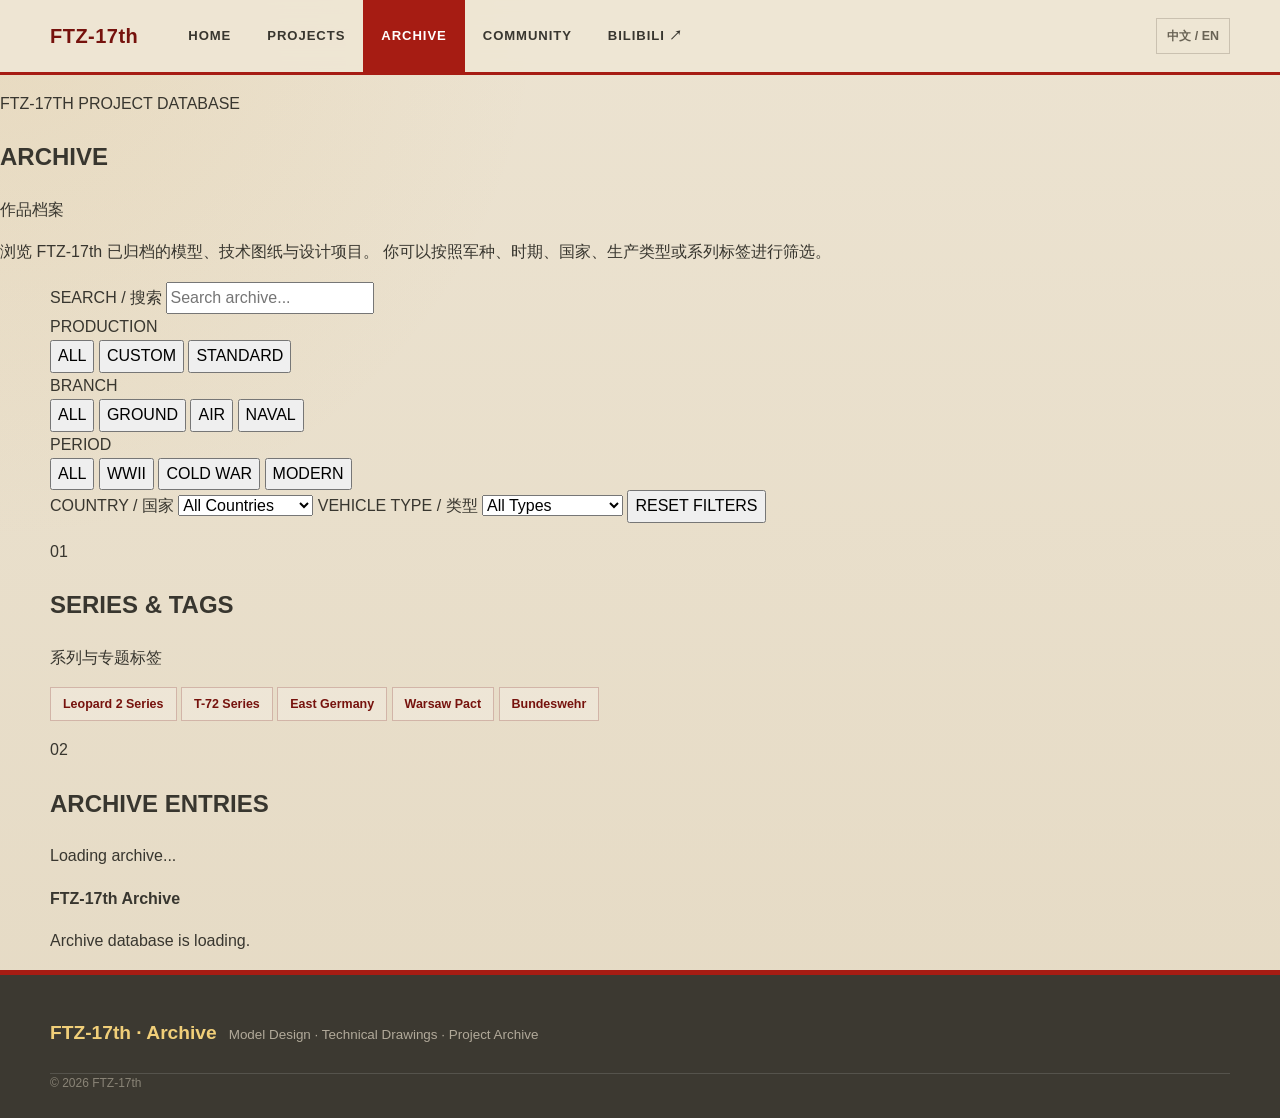
==== archive.html @ 3b248af6 "Add archive.html for FTZ-17th project This file contains the HTML structure for the FTZ-17th project" ====
<!DOCTYPE html>
<html lang="zh-CN">
<head>
  <meta charset="UTF-8">
  <meta name="viewport" content="width=device-width, initial-scale=1.0">

  <title>FTZ-17th · Archive</title>

  <meta
    name="description"
    content="FTZ-17th project archive."
  >

  <link rel="stylesheet" href="css/global.css">
  <link rel="stylesheet" href="css/archive.css">

  <script src="js/common.js" defer></script>
  <script src="js/archive.js" defer></script>
</head>

<body>

  <header class="site-header">

    <div class="header-inner">

      <a class="site-brand" href="index.html">
        <span class="brand-name">FTZ-17th</span>
      </a>

      <nav class="main-nav" aria-label="Main navigation">

        <a class="nav-link" href="index.html">
          HOME
        </a>

        <a class="nav-link" href="projects.html">
          PROJECTS
        </a>

        <a class="nav-link active" href="archive.html">
          ARCHIVE
        </a>

        <a class="nav-link" href="community.html">
          COMMUNITY
        </a>

        <a
          class="nav-link external-link"
          href="https://space.bilibili.com/3546640220687008"
          target="_blank"
          rel="noopener noreferrer"
        >
          BILIBILI ↗
        </a>

      </nav>

      <div class="header-tools">

        <a
          class="language-switch"
          href="en/archive.html"
          lang="en"
        >
          中文 / EN
        </a>

      </div>

    </div>

  </header>


  <main>


    <!-- ARCHIVE HERO -->

    <section class="archive-hero">

      <div class="archive-hero-inner">

        <p class="archive-kicker">
          FTZ-17TH PROJECT DATABASE
        </p>

        <h1>
          ARCHIVE
        </h1>

        <p class="archive-hero-cn">
          作品档案
        </p>

        <p class="archive-description">
          浏览 FTZ-17th 已归档的模型、技术图纸与设计项目。
          你可以按照军种、时期、国家、生产类型或系列标签进行筛选。
        </p>

      </div>

    </section>


    <!-- SEARCH AND FILTER -->

    <section class="archive-controls">

      <div class="section-inner">

        <div class="archive-search">

          <label for="archive-search-input">
            SEARCH / 搜索
          </label>

          <input
            id="archive-search-input"
            type="search"
            placeholder="Search archive..."
            autocomplete="off"
          >

        </div>


        <div class="filter-grid">


          <div class="filter-group">

            <span class="filter-title">
              PRODUCTION
            </span>

            <div class="filter-buttons">

              <button
                class="filter-button active"
                type="button"
                data-filter="production"
                data-value="all"
              >
                ALL
              </button>

              <button
                class="filter-button"
                type="button"
                data-filter="production"
                data-value="custom"
              >
                CUSTOM
              </button>

              <button
                class="filter-button"
                type="button"
                data-filter="production"
                data-value="standard"
              >
                STANDARD
              </button>

            </div>

          </div>


          <div class="filter-group">

            <span class="filter-title">
              BRANCH
            </span>

            <div class="filter-buttons">

              <button
                class="filter-button active"
                type="button"
                data-filter="branch"
                data-value="all"
              >
                ALL
              </button>

              <button
                class="filter-button"
                type="button"
                data-filter="branch"
                data-value="ground"
              >
                GROUND
              </button>

              <button
                class="filter-button"
                type="button"
                data-filter="branch"
                data-value="air"
              >
                AIR
              </button>

              <button
                class="filter-button"
                type="button"
                data-filter="branch"
                data-value="naval"
              >
                NAVAL
              </button>

            </div>

          </div>


          <div class="filter-group">

            <span class="filter-title">
              PERIOD
            </span>

            <div class="filter-buttons">

              <button
                class="filter-button active"
                type="button"
                data-filter="period"
                data-value="all"
              >
                ALL
              </button>

              <button
                class="filter-button"
                type="button"
                data-filter="period"
                data-value="wwii"
              >
                WWII
              </button>

              <button
                class="filter-button"
                type="button"
                data-filter="period"
                data-value="cold-war"
              >
                COLD WAR
              </button>

              <button
                class="filter-button"
                type="button"
                data-filter="period"
                data-value="modern"
              >
                MODERN
              </button>

            </div>

          </div>


        </div>


        <div class="archive-select-row">


          <label class="archive-select">

            <span>
              COUNTRY / 国家
            </span>

            <select id="country-filter">

              <option value="all">
                All Countries
              </option>

              <option value="soviet-union">
                Soviet Union
              </option>

              <option value="east-germany">
                East Germany
              </option>

              <option value="west-germany">
                West Germany
              </option>

              <option value="germany">
                Germany
              </option>

              <option value="czechoslovakia">
                Czechoslovakia
              </option>

            </select>

          </label>


          <label class="archive-select">

            <span>
              VEHICLE TYPE / 类型
            </span>

            <select id="type-filter">

              <option value="all">
                All Types
              </option>

              <option value="main-battle-tank">
                Main Battle Tank
              </option>

              <option value="armored-vehicle">
                Armored Vehicle
              </option>

              <option value="aircraft">
                Aircraft
              </option>

              <option value="helicopter">
                Helicopter
              </option>

              <option value="warship">
                Warship
              </option>

            </select>

          </label>


          <button
            class="reset-filters"
            id="reset-filters"
            type="button"
          >
            RESET FILTERS
          </button>


        </div>

      </div>

    </section>


    <!-- TAGS -->

    <section class="archive-tags-section">

      <div class="section-inner">

        <div class="archive-section-heading">

          <div>

            <p class="archive-section-index">
              01
            </p>

            <h2>
              SERIES & TAGS
            </h2>

          </div>

          <p>
            系列与专题标签
          </p>

        </div>


        <div class="archive-tag-cloud">

          <button
            class="archive-tag archive-tag-button"
            type="button"
            data-tag="leopard-2-series"
          >
            Leopard 2 Series
          </button>

          <button
            class="archive-tag archive-tag-button"
            type="button"
            data-tag="t-72-series"
          >
            T-72 Series
          </button>

          <button
            class="archive-tag archive-tag-button"
            type="button"
            data-tag="east-germany"
          >
            East Germany
          </button>

          <button
            class="archive-tag archive-tag-button"
            type="button"
            data-tag="warsaw-pact"
          >
            Warsaw Pact
          </button>

          <button
            class="archive-tag archive-tag-button"
            type="button"
            data-tag="bundeswehr"
          >
            Bundeswehr
          </button>

        </div>

      </div>

    </section>


    <!-- ARCHIVE ENTRIES -->

    <section class="archive-results-section">

      <div class="section-inner">

        <div class="archive-section-heading">

          <div>

            <p class="archive-section-index">
              02
            </p>

            <h2>
              ARCHIVE ENTRIES
            </h2>

          </div>

          <p id="archive-result-count">
            Loading archive...
          </p>

        </div>


        <div
          class="archive-grid"
          id="archive-grid"
          data-source="data/archive.json"
        >

          <div class="archive-loading">

            <strong>
              FTZ-17th Archive
            </strong>

            <p>
              Archive database is loading.
            </p>

          </div>

        </div>


        <div
          class="archive-empty"
          id="archive-empty"
          hidden
        >

          <strong>
            NO MATCHING ENTRIES
          </strong>

          <p>
            当前筛选条件下没有找到档案条目。
          </p>

          <button
            class="reset-filters"
            type="button"
            data-reset-archive
          >
            RESET FILTERS
          </button>

        </div>

      </div>

    </section>


  </main>


  <footer class="site-footer">

    <div class="footer-inner">

      <div class="footer-main">

        <strong>
          FTZ-17th · Archive
        </strong>

        <span>
          Model Design · Technical Drawings · Project Archive
        </span>

      </div>


      <div class="footer-bottom">

        <span>
          © 2026 FTZ-17th
        </span>

      </div>

    </div>

  </footer>

</body>
</html>
---- css/global.css ----
:root {
  --color-bg: #e9dfcb;
  --color-bg-soft: #f3ead8;
  --color-surface: rgba(247, 239, 221, 0.88);

  --color-text: #38362f;
  --color-text-soft: #696355;

  --color-red: #a61c13;
  --color-red-dark: #76120d;

  --color-gold: #c5902d;
  --color-gold-dark: #8c651f;

  --color-line: rgba(74, 67, 54, 0.22);

  --page-width: 1180px;

  --shadow-small:
    0 4px 14px rgba(60, 48, 31, 0.08);

  --shadow-medium:
    0 12px 30px rgba(60, 48, 31, 0.12);

  --transition:
    160ms ease;
}


/* =========================
   RESET
   ========================= */

*,
*::before,
*::after {
  box-sizing: border-box;
}

html {
  scroll-behavior: smooth;
}

body {
  margin: 0;

  color: var(--color-text);
  background:
    radial-gradient(
      circle at top left,
      rgba(197, 144, 45, 0.10),
      transparent 34rem
    ),
    linear-gradient(
      180deg,
      #ece3d1 0%,
      #e5dac4 100%
    );

  font-family:
    "Segoe UI",
    "Noto Sans SC",
    "Microsoft YaHei",
    Arial,
    sans-serif;

  line-height: 1.65;

  min-height: 100vh;
}

img {
  display: block;
  max-width: 100%;
}

a {
  color: inherit;
  text-decoration: none;
}

button,
input,
select,
textarea {
  font: inherit;
}


/* =========================
   GENERAL LAYOUT
   ========================= */

.section-inner,
.header-inner,
.footer-inner {
  width: min(
    calc(100% - 40px),
    var(--page-width)
  );

  margin-inline: auto;
}

main {
  overflow: hidden;
}

.home-section {
  padding: 80px 0;
}

.home-section + .home-section {
  border-top: 1px solid var(--color-line);
}


/* =========================
   HEADER
   ========================= */

.site-header {
  position: sticky;
  top: 0;
  z-index: 100;

  background:
    rgba(239, 230, 212, 0.94);

  border-bottom:
    3px solid var(--color-red);

  backdrop-filter:
    blur(12px);
}

.header-inner {
  min-height: 72px;

  display: grid;
  grid-template-columns:
    auto 1fr auto;

  align-items: center;
  gap: 32px;
}

.site-brand {
  display: inline-flex;
  align-items: center;

  font-weight: 800;
  letter-spacing: 0.03em;
}

.brand-name {
  font-size: 1.25rem;
  color: var(--color-red-dark);
}

.main-nav {
  display: flex;
  align-items: stretch;

  min-height: 72px;
}

.nav-link {
  display: flex;
  align-items: center;

  padding: 0 17px;

  font-size: 0.82rem;
  font-weight: 750;
  letter-spacing: 0.07em;

  border-left:
    1px solid transparent;

  border-right:
    1px solid transparent;

  transition:
    background var(--transition),
    color var(--transition),
    border-color var(--transition);
}

.nav-link:hover {
  color: var(--color-red);

  background:
    rgba(166, 28, 19, 0.06);
}

.nav-link.active {
  color: #fff;

  background:
    var(--color-red);
}

.external-link::after {
  margin-left: 3px;
}

.header-tools {
  display: flex;
  align-items: center;
  justify-content: flex-end;
}

.language-switch {
  padding: 7px 10px;

  font-size: 0.78rem;
  font-weight: 700;

  color: var(--color-text-soft);

  border:
    1px solid var(--color-line);

  transition:
    color var(--transition),
    border-color var(--transition),
    background var(--transition);
}

.language-switch:hover {
  color: var(--color-red);

  border-color:
    rgba(166, 28, 19, 0.45);

  background:
    rgba(255, 255, 255, 0.25);
}


/* =========================
   SECTION HEADINGS
   ========================= */

.section-heading {
  display: grid;
  grid-template-columns:
    auto 1fr auto;

  align-items: end;
  gap: 18px;

  margin-bottom: 36px;
}

.section-index {
  margin: 0;

  color: var(--color-gold-dark);

  font-family:
    Georgia,
    "Times New Roman",
    serif;

  font-size: 1.7rem;
  font-weight: 700;
}

.section-heading h2 {
  margin: 0;

  color: var(--color-red-dark);

  font-size: clamp(
    1.6rem,
    3vw,
    2.6rem
  );

  line-height: 1;
  letter-spacing: 0.02em;
}

.section-subtitle {
  margin:
    7px 0 0;

  color: var(--color-text-soft);

  font-size: 0.88rem;
}

.section-link,
.card-link {
  color: var(--color-red);

  font-size: 0.78rem;
  font-weight: 800;
  letter-spacing: 0.06em;

  transition:
    color var(--transition),
    transform var(--transition);
}

.section-link:hover,
.card-link:hover {
  color: var(--color-red-dark);
}


/* =========================
   COMMON CARDS
   ========================= */

.project-card,
.contact-card,
.news-entry {
  position: relative;

  background:
    var(--color-surface);

  border:
    1px solid var(--color-line);

  box-shadow:
    var(--shadow-small);
}

.project-card::before,
.contact-card::before,
.news-entry::before {
  content: "";

  position: absolute;

  top: 0;
  left: 0;

  width: 4px;
  height: 100%;

  background:
    var(--color-red);
}


/* =========================
   BUTTONS
   ========================= */

.button {
  display: inline-flex;
  align-items: center;
  justify-content: center;

  min-height: 44px;

  padding:
    10px 18px;

  font-size: 0.82rem;
  font-weight: 800;
  letter-spacing: 0.04em;

  border:
    1px solid transparent;

  transition:
    transform var(--transition),
    background var(--transition),
    color var(--transition),
    border-color var(--transition);
}

.button:hover {
  transform:
    translateY(-2px);
}

.button-primary {
  color: #fff;

  background:
    var(--color-red);

  border-color:
    var(--color-red);
}

.button-primary:hover {
  background:
    var(--color-red-dark);

  border-color:
    var(--color-red-dark);
}

.button-secondary {
  color: var(--color-red-dark);

  background:
    transparent;

  border-color:
    rgba(118, 18, 13, 0.45);
}

.button-secondary:hover {
  background:
    rgba(166, 28, 19, 0.06);
}


/* =========================
   TAGS
   ========================= */

.archive-tag {
  display: inline-flex;
  align-items: center;

  min-height: 34px;

  padding:
    6px 12px;

  color: var(--color-red-dark);

  background:
    rgba(255, 255, 255, 0.23);

  border:
    1px solid rgba(118, 18, 13, 0.23);

  font-size: 0.78rem;
  font-weight: 700;

  transition:
    color var(--transition),
    background var(--transition),
    border-color var(--transition),
    transform var(--transition);
}

.archive-tag:hover {
  color: #fff;

  background:
    var(--color-red);

  border-color:
    var(--color-red);

  transform:
    translateY(-2px);
}


/* =========================
   FOOTER
   ========================= */

.site-footer {
  color: #e9dfcb;

  background:
    #3c3931;

  border-top:
    5px solid var(--color-red);
}

.footer-inner {
  padding:
    42px 0 24px;
}

.footer-main {
  display: flex;
  flex-wrap: wrap;
  align-items: baseline;
  gap: 12px;

  padding-bottom: 24px;

  border-bottom:
    1px solid rgba(255, 255, 255, 0.13);
}

.footer-main strong {
  color: #f1cf79;

  font-size: 1.2rem;
}

.footer-main span {
  color:
    rgba(233, 223, 203, 0.68);

  font-size: 0.84rem;
}

.footer-collaboration {
  display: flex;
  flex-wrap: wrap;
  align-items: center;
  gap: 8px;

  padding:
    24px 0;

  font-size: 0.85rem;
}

.footer-collaboration span {
  color:
    rgba(233, 223, 203, 0.60);
}

.footer-collaboration strong {
  color: #fff;
}

.footer-bottom {
  color:
    rgba(233, 223, 203, 0.45);

  font-size: 0.75rem;
}


/* =========================
   ACCESSIBILITY
   ========================= */

a:focus-visible,
button:focus-visible {
  outline:
    3px solid var(--color-gold);

  outline-offset:
    3px;
}


/* =========================
   TABLET
   ========================= */

@media (max-width: 900px) {

  .header-inner {
    grid-template-columns:
      1fr auto;

    min-height: auto;

    padding:
      14px 0;
  }

  .main-nav {
    grid-column:
      1 / -1;

    order: 3;

    min-height: auto;

    overflow-x: auto;

    border-top:
      1px solid var(--color-line);
  }

  .nav-link {
    min-height: 46px;

    padding:
      0 14px;

    white-space: nowrap;
  }

  .section-heading {
    grid-template-columns:
      auto 1fr;
  }

  .section-link {
    grid-column:
      2;

    justify-self: start;

    margin-top: 4px;
  }

}


/* =========================
   MOBILE
   ========================= */

@media (max-width: 600px) {

  .section-inner,
  .header-inner,
  .footer-inner {
    width:
      min(
        calc(100% - 28px),
        var(--page-width)
      );
  }

  .home-section {
    padding:
      58px 0;
  }

  .site-brand {
    font-size: 0.9rem;
  }

  .brand-name {
    font-size: 1.08rem;
  }

  .language-switch {
    font-size: 0.72rem;
  }

  .section-heading {
    gap: 12px;

    margin-bottom: 28px;
  }

  .section-index {
    font-size: 1.35rem;
  }

  .section-heading h2 {
    font-size: 1.6rem;
  }

  .footer-inner {
    padding:
      34px 0 20px;
  }

}
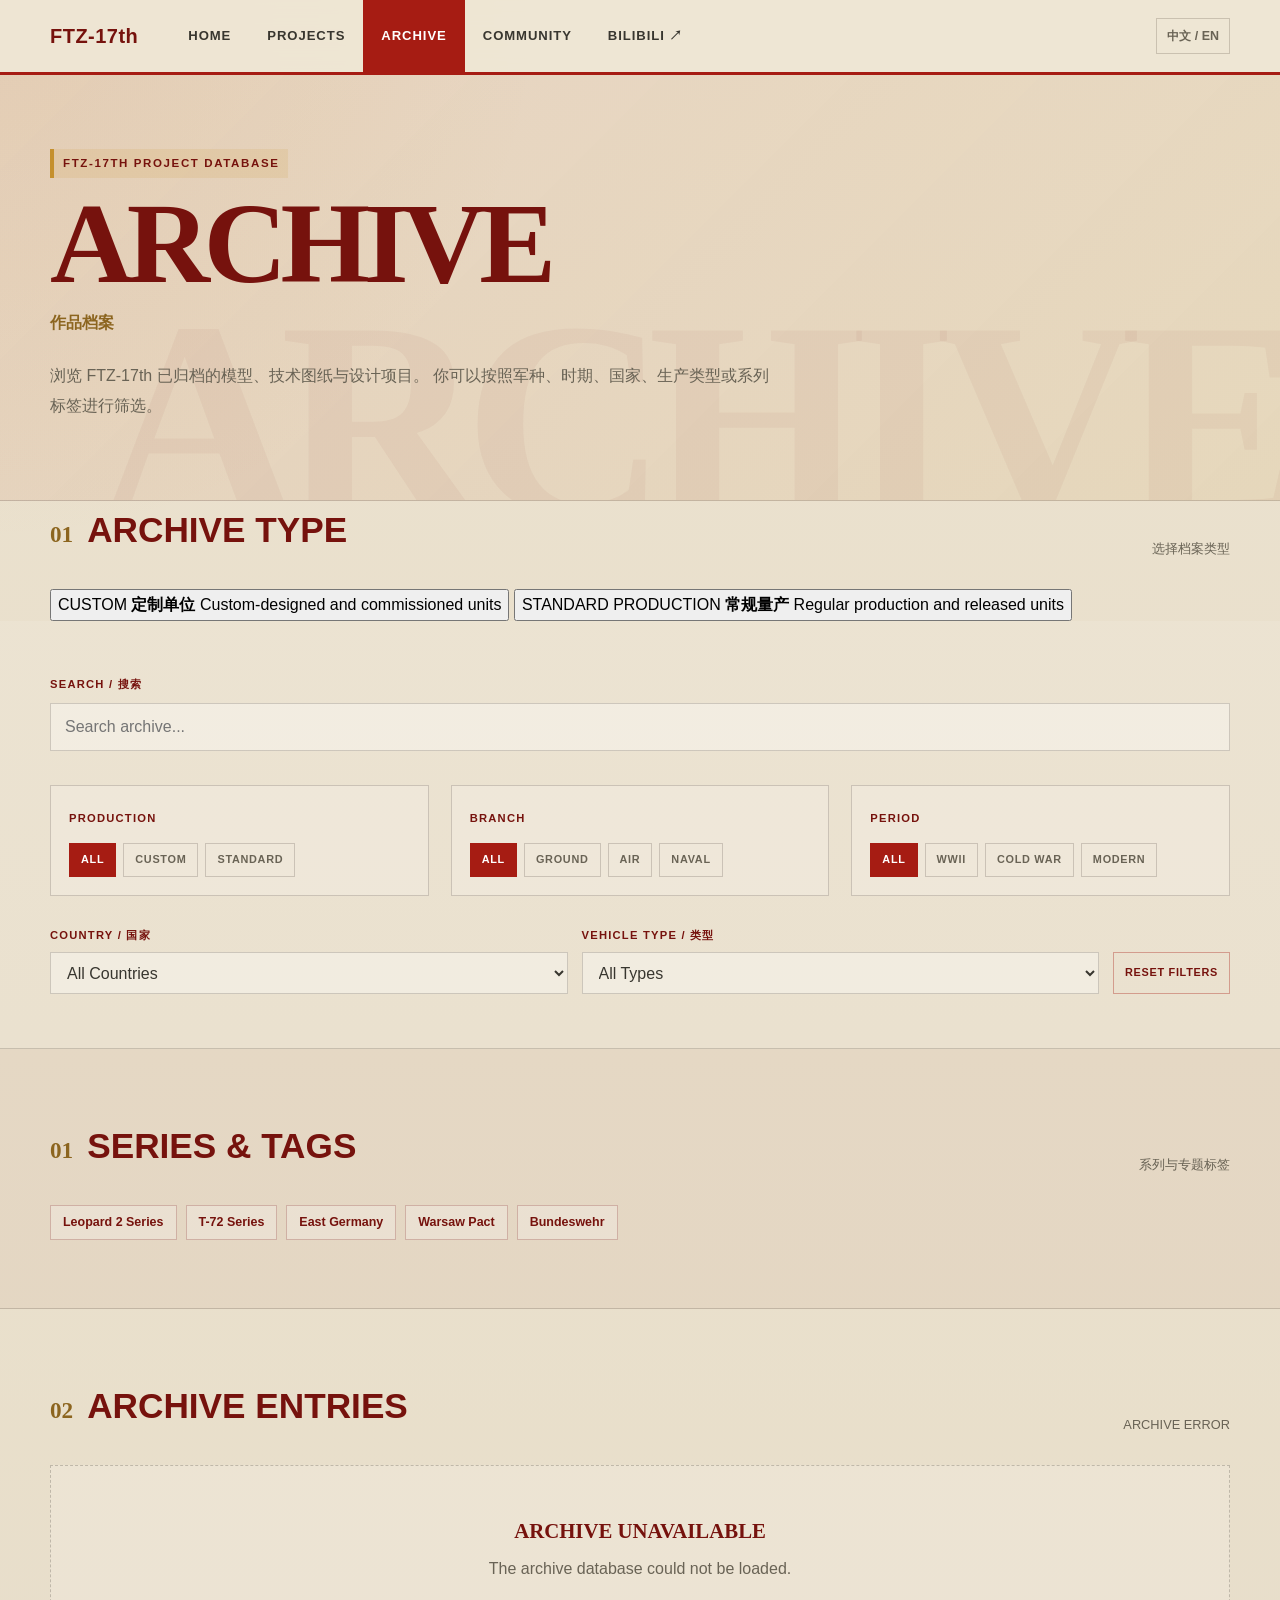
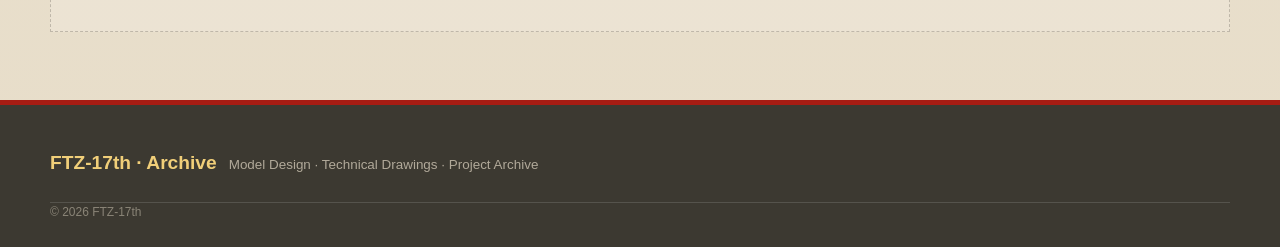
==== commit d966e523: "Add archive type selection section to archive.html" ====
--- a/archive.html
+++ b/archive.html
@@ -105,6 +105,69 @@
     </section>
 
 
+    <section class="archive-type-section">
+
+      <div class="section-inner">
+
+        <div class="archive-section-heading">
+
+          <div>
+            <p class="archive-section-index">01</p>
+            <h2>ARCHIVE TYPE</h2>
+          </div>
+
+          <p>
+            选择档案类型
+          </p>
+
+          </div>
+
+          <div class="archive-type-grid">
+
+          <button
+            class="archive-type-card"
+            type="button"
+            data-set-filter="production"
+            data-value="custom"
+          >
+            <span class="archive-type-code">
+              CUSTOM
+            </span>
+
+            <strong>
+              定制单位
+            </strong>
+
+            <span>
+              Custom-designed and commissioned units
+            </span>
+          </button>
+
+          <button
+            class="archive-type-card"
+            type="button"
+            data-set-filter="production"
+            data-value="standard"
+          >
+            <span class="archive-type-code">
+              STANDARD PRODUCTION
+            </span>
+
+            <strong>
+              常规量产
+            </strong>
+
+            <span>
+              Regular production and released units
+            </span>
+          </button>
+
+        </div>
+
+      </div>
+
+    </section>
+    
     <!-- SEARCH AND FILTER -->
 
     <section class="archive-controls">
--- a/css/archive.css
+++ b/css/archive.css
@@ -0,0 +1,820 @@
+/* =========================
+   ARCHIVE HERO
+   ========================= */
+
+.archive-hero {
+  position: relative;
+  overflow: hidden;
+
+  padding:
+    74px 0 78px;
+
+  background:
+    linear-gradient(
+      135deg,
+      rgba(166, 28, 19, 0.075),
+      rgba(197, 144, 45, 0.11)
+    );
+
+  border-bottom:
+    1px solid var(--color-line);
+}
+
+.archive-hero::after {
+  content: "ARCHIVE";
+
+  position: absolute;
+
+  right: -0.03em;
+  bottom: -0.22em;
+
+  color:
+    rgba(118, 18, 13, 0.045);
+
+  font-family:
+    Georgia,
+    "Times New Roman",
+    serif;
+
+  font-size:
+    clamp(8rem, 22vw, 19rem);
+
+  font-weight: 900;
+
+  line-height: 1;
+
+  letter-spacing: -0.07em;
+
+  pointer-events: none;
+}
+
+.archive-hero-inner {
+  position: relative;
+  z-index: 2;
+
+  width:
+    min(
+      calc(100% - 40px),
+      var(--page-width)
+    );
+
+  margin-inline: auto;
+}
+
+.archive-kicker {
+  display: inline-block;
+
+  margin:
+    0 0 14px;
+
+  padding:
+    5px 9px;
+
+  color:
+    var(--color-red-dark);
+
+  background:
+    rgba(197, 144, 45, 0.13);
+
+  border-left:
+    4px solid var(--color-gold);
+
+  font-size: 0.72rem;
+  font-weight: 850;
+
+  letter-spacing: 0.14em;
+}
+
+.archive-hero h1 {
+  margin: 0;
+
+  color:
+    var(--color-red-dark);
+
+  font-family:
+    Georgia,
+    "Times New Roman",
+    serif;
+
+  font-size:
+    clamp(4rem, 9vw, 7.5rem);
+
+  line-height: 0.9;
+
+  letter-spacing: -0.055em;
+}
+
+.archive-hero-cn {
+  margin:
+    14px 0 0;
+
+  color:
+    var(--color-gold-dark);
+
+  font-size: 1rem;
+  font-weight: 750;
+}
+
+.archive-description {
+  max-width: 720px;
+
+  margin:
+    25px 0 0;
+
+  color:
+    var(--color-text-soft);
+
+  font-size: 1rem;
+
+  line-height: 1.9;
+}
+
+
+/* =========================
+   CONTROLS
+   ========================= */
+
+.archive-controls {
+  padding:
+    54px 0;
+
+  background:
+    rgba(255, 255, 255, 0.10);
+
+  border-bottom:
+    1px solid var(--color-line);
+}
+
+.archive-search {
+  display: grid;
+
+  gap: 9px;
+
+  margin-bottom: 34px;
+}
+
+.archive-search label,
+.filter-title,
+.archive-select span {
+  color:
+    var(--color-red-dark);
+
+  font-size: 0.7rem;
+  font-weight: 850;
+
+  letter-spacing: 0.11em;
+}
+
+.archive-search input {
+  width: 100%;
+
+  min-height: 48px;
+
+  padding:
+    10px 14px;
+
+  color:
+    var(--color-text);
+
+  background:
+    rgba(255, 255, 255, 0.34);
+
+  border:
+    1px solid var(--color-line);
+
+  outline: none;
+
+  transition:
+    border-color var(--transition),
+    box-shadow var(--transition),
+    background var(--transition);
+}
+
+.archive-search input:focus {
+  background:
+    rgba(255, 255, 255, 0.52);
+
+  border-color:
+    rgba(166, 28, 19, 0.45);
+
+  box-shadow:
+    0 0 0 3px rgba(166, 28, 19, 0.08);
+}
+
+
+/* FILTER GROUPS */
+
+.filter-grid {
+  display: grid;
+
+  grid-template-columns:
+    repeat(3, minmax(0, 1fr));
+
+  gap: 22px;
+
+  margin-bottom: 30px;
+}
+
+.filter-group {
+  padding:
+    18px;
+
+  background:
+    rgba(255, 255, 255, 0.18);
+
+  border:
+    1px solid var(--color-line);
+}
+
+.filter-buttons {
+  display: flex;
+  flex-wrap: wrap;
+
+  gap: 7px;
+
+  margin-top: 12px;
+}
+
+.filter-button,
+.reset-filters {
+  min-height: 34px;
+
+  padding:
+    6px 11px;
+
+  cursor: pointer;
+
+  color:
+    var(--color-text-soft);
+
+  background:
+    transparent;
+
+  border:
+    1px solid var(--color-line);
+
+  font-size: 0.68rem;
+  font-weight: 800;
+
+  letter-spacing: 0.065em;
+
+  transition:
+    color var(--transition),
+    background var(--transition),
+    border-color var(--transition),
+    transform var(--transition);
+}
+
+.filter-button:hover,
+.reset-filters:hover {
+  color:
+    var(--color-red);
+
+  border-color:
+    rgba(166, 28, 19, 0.45);
+}
+
+.filter-button.active {
+  color: #fff;
+
+  background:
+    var(--color-red);
+
+  border-color:
+    var(--color-red);
+}
+
+.filter-button:active,
+.reset-filters:active {
+  transform:
+    translateY(1px);
+}
+
+
+/* SELECT ROW */
+
+.archive-select-row {
+  display: grid;
+
+  grid-template-columns:
+    repeat(2, minmax(0, 1fr))
+    auto;
+
+  gap: 14px;
+
+  align-items: end;
+}
+
+.archive-select {
+  display: grid;
+
+  gap: 8px;
+}
+
+.archive-select select {
+  min-height: 42px;
+
+  padding:
+    8px 36px 8px 12px;
+
+  color:
+    var(--color-text);
+
+  background:
+    rgba(255, 255, 255, 0.34);
+
+  border:
+    1px solid var(--color-line);
+}
+
+.reset-filters {
+  min-height: 42px;
+
+  color:
+    var(--color-red-dark);
+
+  border-color:
+    rgba(166, 28, 19, 0.35);
+}
+
+
+/* =========================
+   ARCHIVE SECTION HEADINGS
+   ========================= */
+
+.archive-tags-section,
+.archive-results-section {
+  padding:
+    68px 0;
+}
+
+.archive-tags-section {
+  background:
+    rgba(118, 18, 13, 0.028);
+
+  border-bottom:
+    1px solid var(--color-line);
+}
+
+.archive-section-heading {
+  display: flex;
+
+  justify-content: space-between;
+  align-items: flex-end;
+
+  gap: 20px;
+
+  margin-bottom: 30px;
+}
+
+.archive-section-heading > div {
+  display: flex;
+
+  align-items: baseline;
+
+  gap: 14px;
+}
+
+.archive-section-index {
+  margin: 0;
+
+  color:
+    var(--color-gold-dark);
+
+  font-family:
+    Georgia,
+    "Times New Roman",
+    serif;
+
+  font-size: 1.45rem;
+  font-weight: 700;
+}
+
+.archive-section-heading h2 {
+  margin: 0;
+
+  color:
+    var(--color-red-dark);
+
+  font-size:
+    clamp(1.45rem, 3vw, 2.2rem);
+}
+
+.archive-section-heading > p {
+  margin: 0;
+
+  color:
+    var(--color-text-soft);
+
+  font-size: 0.8rem;
+}
+
+
+/* =========================
+   TAG CLOUD
+   ========================= */
+
+.archive-tag-cloud {
+  display: flex;
+  flex-wrap: wrap;
+
+  gap: 9px;
+}
+
+.archive-tag-button {
+  cursor: pointer;
+
+  font-family: inherit;
+}
+
+.archive-tag-button.active {
+  color: #fff;
+
+  background:
+    var(--color-red);
+
+  border-color:
+    var(--color-red);
+}
+
+
+/* =========================
+   ARCHIVE GRID
+   ========================= */
+
+.archive-results-section {
+  background:
+    rgba(255, 255, 255, 0.08);
+}
+
+.archive-grid {
+  display: grid;
+
+  grid-template-columns:
+    repeat(3, minmax(0, 1fr));
+
+  gap: 20px;
+}
+
+
+/* ENTRY CARD */
+
+.archive-card {
+  position: relative;
+
+  overflow: hidden;
+
+  display: flex;
+  flex-direction: column;
+
+  min-height: 340px;
+
+  background:
+    var(--color-surface);
+
+  border:
+    1px solid var(--color-line);
+
+  box-shadow:
+    var(--shadow-small);
+
+  transition:
+    transform var(--transition),
+    box-shadow var(--transition),
+    border-color var(--transition);
+}
+
+.archive-card:hover {
+  transform:
+    translateY(-5px);
+
+  border-color:
+    rgba(166, 28, 19, 0.32);
+
+  box-shadow:
+    var(--shadow-medium);
+}
+
+
+/* CARD IMAGE */
+
+.archive-card-image {
+  position: relative;
+
+  aspect-ratio: 16 / 9;
+
+  overflow: hidden;
+
+  background:
+    rgba(60, 57, 49, 0.08);
+
+  border-bottom:
+    1px solid var(--color-line);
+}
+
+.archive-card-image img {
+  width: 100%;
+  height: 100%;
+
+  object-fit: cover;
+
+  transition:
+    transform 280ms ease;
+}
+
+.archive-card:hover .archive-card-image img {
+  transform:
+    scale(1.025);
+}
+
+
+/* CARD BODY */
+
+.archive-card-body {
+  display: flex;
+  flex-direction: column;
+
+  flex: 1;
+
+  padding:
+    20px 21px 19px;
+}
+
+.archive-country {
+  display: flex;
+
+  align-items: center;
+
+  gap: 7px;
+
+  margin-bottom: 12px;
+
+  color:
+    var(--color-gold-dark);
+
+  font-size: 0.72rem;
+  font-weight: 800;
+
+  letter-spacing: 0.045em;
+}
+
+.archive-country-flag {
+  width: 24px;
+  height: 16px;
+
+  object-fit: cover;
+
+  border:
+    1px solid rgba(60, 57, 49, 0.18);
+}
+
+.archive-card h3 {
+  margin:
+    0 0 9px;
+
+  color:
+    var(--color-red-dark);
+
+  font-family:
+    Georgia,
+    "Times New Roman",
+    serif;
+
+  font-size: 1.35rem;
+
+  line-height: 1.25;
+}
+
+.archive-meta {
+  margin:
+    0 0 15px;
+
+  color:
+    var(--color-text-soft);
+
+  font-size: 0.78rem;
+}
+
+.archive-card-description {
+  margin:
+    0 0 18px;
+
+  color:
+    var(--color-text-soft);
+
+  font-size: 0.88rem;
+
+  line-height: 1.7;
+}
+
+
+/* CARD TAGS */
+
+.archive-card-tags {
+  display: flex;
+  flex-wrap: wrap;
+
+  gap: 6px;
+
+  margin-top: auto;
+}
+
+.archive-card-tag {
+  display: inline-flex;
+
+  padding:
+    4px 7px;
+
+  color:
+    var(--color-red-dark);
+
+  background:
+    rgba(166, 28, 19, 0.055);
+
+  border:
+    1px solid rgba(166, 28, 19, 0.14);
+
+  font-size: 0.64rem;
+  font-weight: 750;
+}
+
+
+/* CARD LINK */
+
+.archive-card-link {
+  display: inline-flex;
+
+  margin-top: 18px;
+
+  color:
+    var(--color-red);
+
+  font-size: 0.72rem;
+  font-weight: 850;
+
+  letter-spacing: 0.06em;
+}
+
+
+/* =========================
+   STATES
+   ========================= */
+
+.archive-loading,
+.archive-empty {
+  grid-column:
+    1 / -1;
+
+  padding:
+    48px 30px;
+
+  text-align: center;
+
+  color:
+    var(--color-text-soft);
+
+  background:
+    rgba(255, 255, 255, 0.16);
+
+  border:
+    1px dashed rgba(60, 57, 49, 0.25);
+}
+
+.archive-loading strong,
+.archive-empty strong {
+  display: block;
+
+  margin-bottom: 8px;
+
+  color:
+    var(--color-red-dark);
+
+  font-family:
+    Georgia,
+    "Times New Roman",
+    serif;
+
+  font-size: 1.3rem;
+}
+
+.archive-loading p,
+.archive-empty p {
+  margin: 0;
+}
+
+
+/* =========================
+   TABLET
+   ========================= */
+
+@media (max-width: 900px) {
+
+  .filter-grid {
+    grid-template-columns:
+      1fr;
+  }
+
+  .archive-select-row {
+    grid-template-columns:
+      1fr 1fr;
+  }
+
+  .reset-filters {
+    grid-column:
+      1 / -1;
+
+    justify-self: start;
+  }
+
+  .archive-grid {
+    grid-template-columns:
+      repeat(2, minmax(0, 1fr));
+  }
+
+}
+
+
+/* =========================
+   MOBILE
+   ========================= */
+
+@media (max-width: 620px) {
+
+  .archive-hero {
+    padding:
+      54px 0 58px;
+  }
+
+  .archive-hero-inner {
+    width:
+      min(
+        calc(100% - 28px),
+        var(--page-width)
+      );
+  }
+
+  .archive-hero h1 {
+    font-size:
+      clamp(3.7rem, 18vw, 5rem);
+  }
+
+  .archive-controls {
+    padding:
+      40px 0;
+  }
+
+  .archive-select-row {
+    grid-template-columns:
+      1fr;
+  }
+
+  .reset-filters {
+    grid-column: auto;
+
+    width: 100%;
+  }
+
+  .archive-section-heading {
+    display: block;
+  }
+
+  .archive-section-heading > div {
+    margin-bottom: 8px;
+  }
+
+  .archive-grid {
+    grid-template-columns:
+      1fr;
+  }
+
+  .archive-tags-section,
+  .archive-results-section {
+    padding:
+      54px 0;
+  }
+
+}
+
+
+/* =========================
+   SMALL MOBILE
+   ========================= */
+
+@media (max-width: 420px) {
+
+  .filter-group {
+    padding:
+      15px;
+  }
+
+  .filter-button {
+    padding:
+      6px 9px;
+  }
+
+  .archive-card-body {
+    padding:
+      18px;
+  }
+
+}
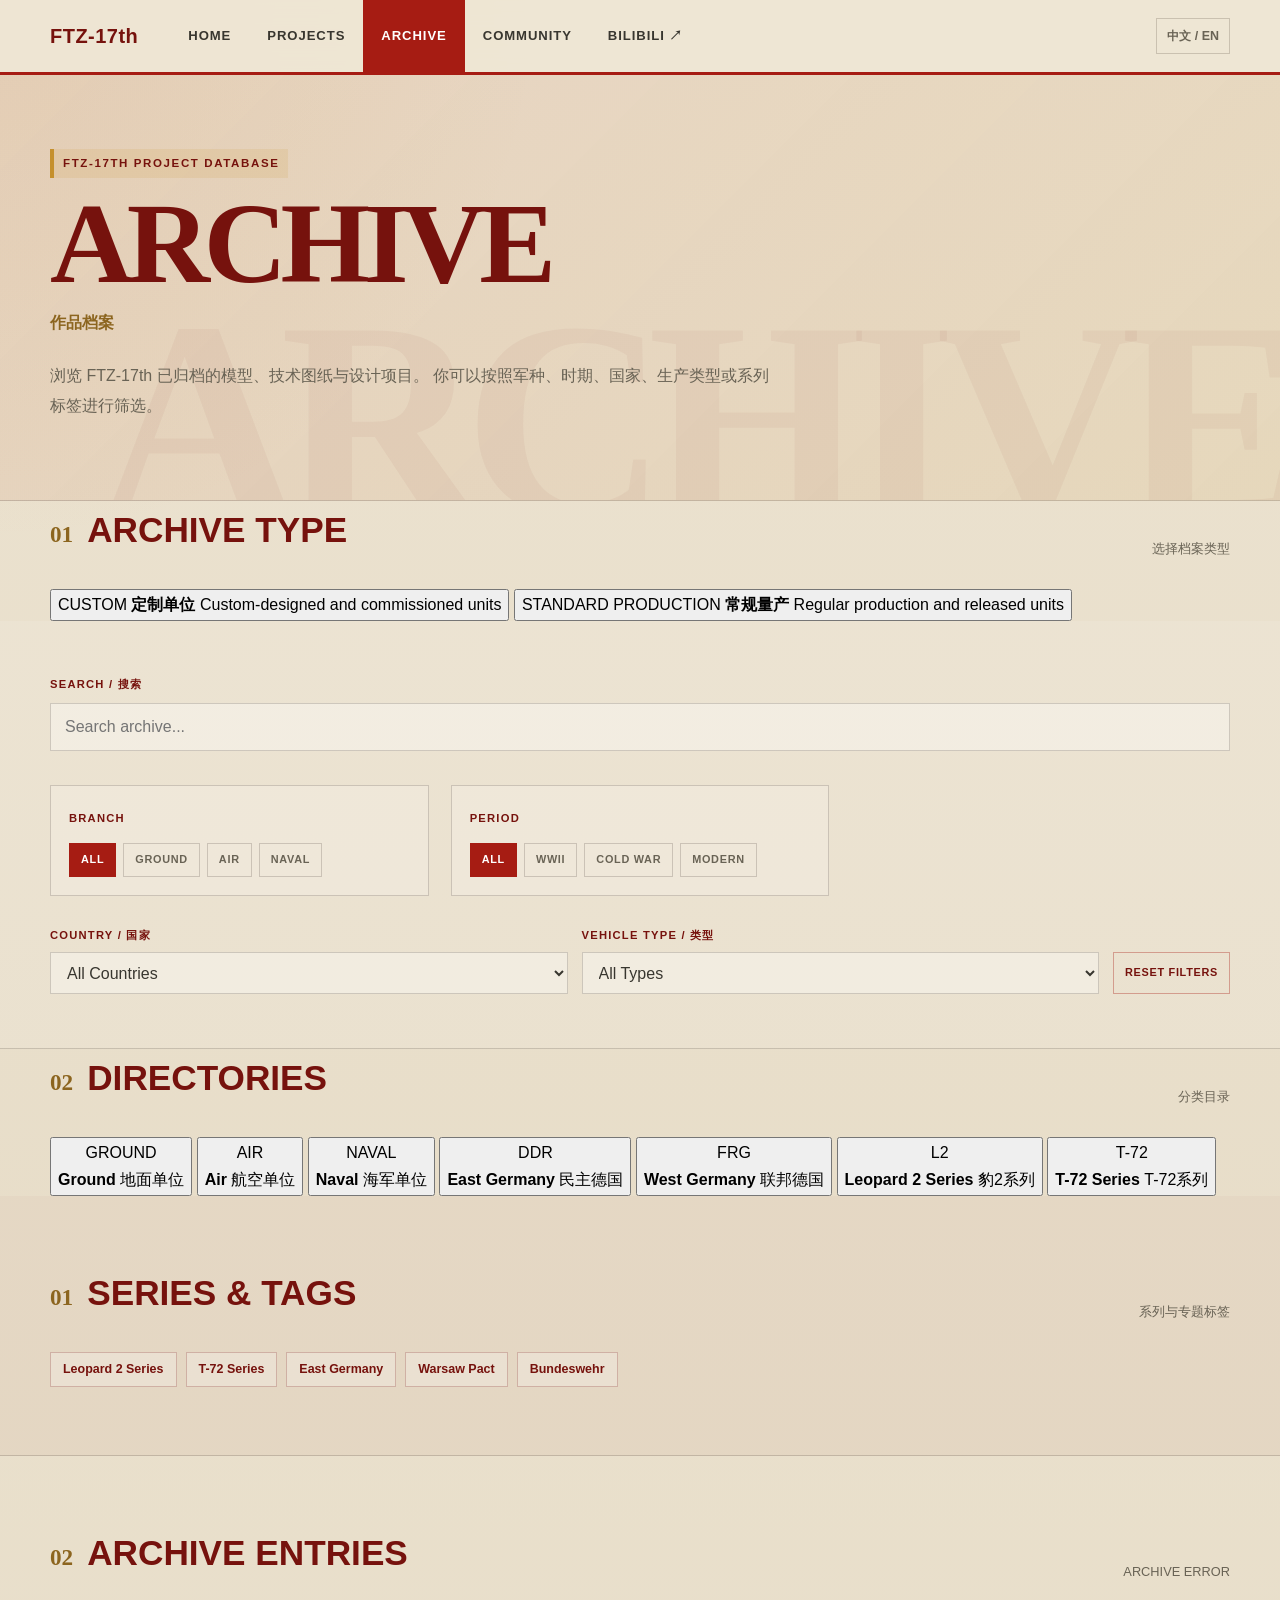
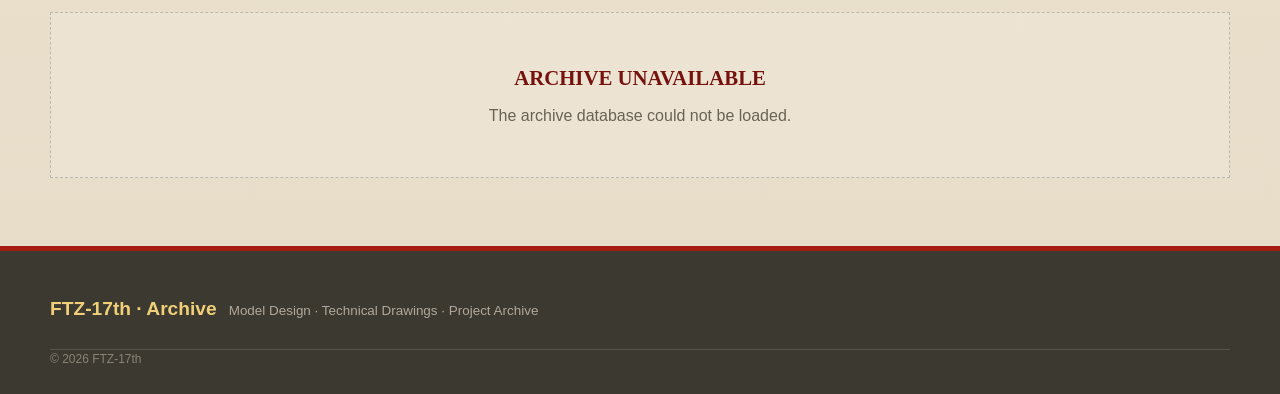
==== commit 6bfe7273: "Refactor archive.html to update filters and directories Removed production filter section and added " ====
--- a/archive.html
+++ b/archive.html
@@ -192,47 +192,6 @@
 
         <div class="filter-grid">
 
-
-          <div class="filter-group">
-
-            <span class="filter-title">
-              PRODUCTION
-            </span>
-
-            <div class="filter-buttons">
-
-              <button
-                class="filter-button active"
-                type="button"
-                data-filter="production"
-                data-value="all"
-              >
-                ALL
-              </button>
-
-              <button
-                class="filter-button"
-                type="button"
-                data-filter="production"
-                data-value="custom"
-              >
-                CUSTOM
-              </button>
-
-              <button
-                class="filter-button"
-                type="button"
-                data-filter="production"
-                data-value="standard"
-              >
-                STANDARD
-              </button>
-
-            </div>
-
-          </div>
-
-
           <div class="filter-group">
 
             <span class="filter-title">
@@ -426,7 +385,169 @@
 
     </section>
 
-
+<section class="archive-directory-section">
+
+  <div class="section-inner">
+
+    <div class="archive-section-heading">
+
+      <div>
+        <p class="archive-section-index">02</p>
+        <h2>DIRECTORIES</h2>
+      </div>
+
+      <p>
+        分类目录
+      </p>
+
+    </div>
+
+    <div class="directory-grid">
+
+      <button
+        class="directory-card"
+        type="button"
+        data-set-filter="branch"
+        data-value="ground"
+      >
+        <div class="directory-icon">
+          <span>GROUND</span>
+        </div>
+
+        <strong>
+          Ground
+        </strong>
+
+        <span>
+          地面单位
+        </span>
+      </button>
+
+
+      <button
+        class="directory-card"
+        type="button"
+        data-set-filter="branch"
+        data-value="air"
+      >
+        <div class="directory-icon">
+          <span>AIR</span>
+        </div>
+
+        <strong>
+          Air
+        </strong>
+
+        <span>
+          航空单位
+        </span>
+      </button>
+
+
+      <button
+        class="directory-card"
+        type="button"
+        data-set-filter="branch"
+        data-value="naval"
+      >
+        <div class="directory-icon">
+          <span>NAVAL</span>
+        </div>
+
+        <strong>
+          Naval
+        </strong>
+
+        <span>
+          海军单位
+        </span>
+      </button>
+
+
+      <button
+        class="directory-card"
+        type="button"
+        data-set-filter="country"
+        data-value="east-germany"
+      >
+        <div class="directory-icon">
+          <span>DDR</span>
+        </div>
+
+        <strong>
+          East Germany
+        </strong>
+
+        <span>
+          民主德国
+        </span>
+      </button>
+
+
+      <button
+        class="directory-card"
+        type="button"
+        data-set-filter="country"
+        data-value="west-germany"
+      >
+        <div class="directory-icon">
+          <span>FRG</span>
+        </div>
+
+        <strong>
+          West Germany
+        </strong>
+
+        <span>
+          联邦德国
+        </span>
+      </button>
+
+
+      <button
+        class="directory-card"
+        type="button"
+        data-set-tag="leopard-2-series"
+      >
+        <div class="directory-icon">
+          <span>L2</span>
+        </div>
+
+        <strong>
+          Leopard 2 Series
+        </strong>
+
+        <span>
+          豹2系列
+        </span>
+      </button>
+
+
+      <button
+        class="directory-card"
+        type="button"
+        data-set-tag="t-72-series"
+      >
+        <div class="directory-icon">
+          <span>T-72</span>
+        </div>
+
+        <strong>
+          T-72 Series
+        </strong>
+
+        <span>
+          T-72系列
+        </span>
+      </button>
+
+    </div>
+
+  </div>
+
+</section>
+
+    
     <!-- TAGS -->
 
     <section class="archive-tags-section">
